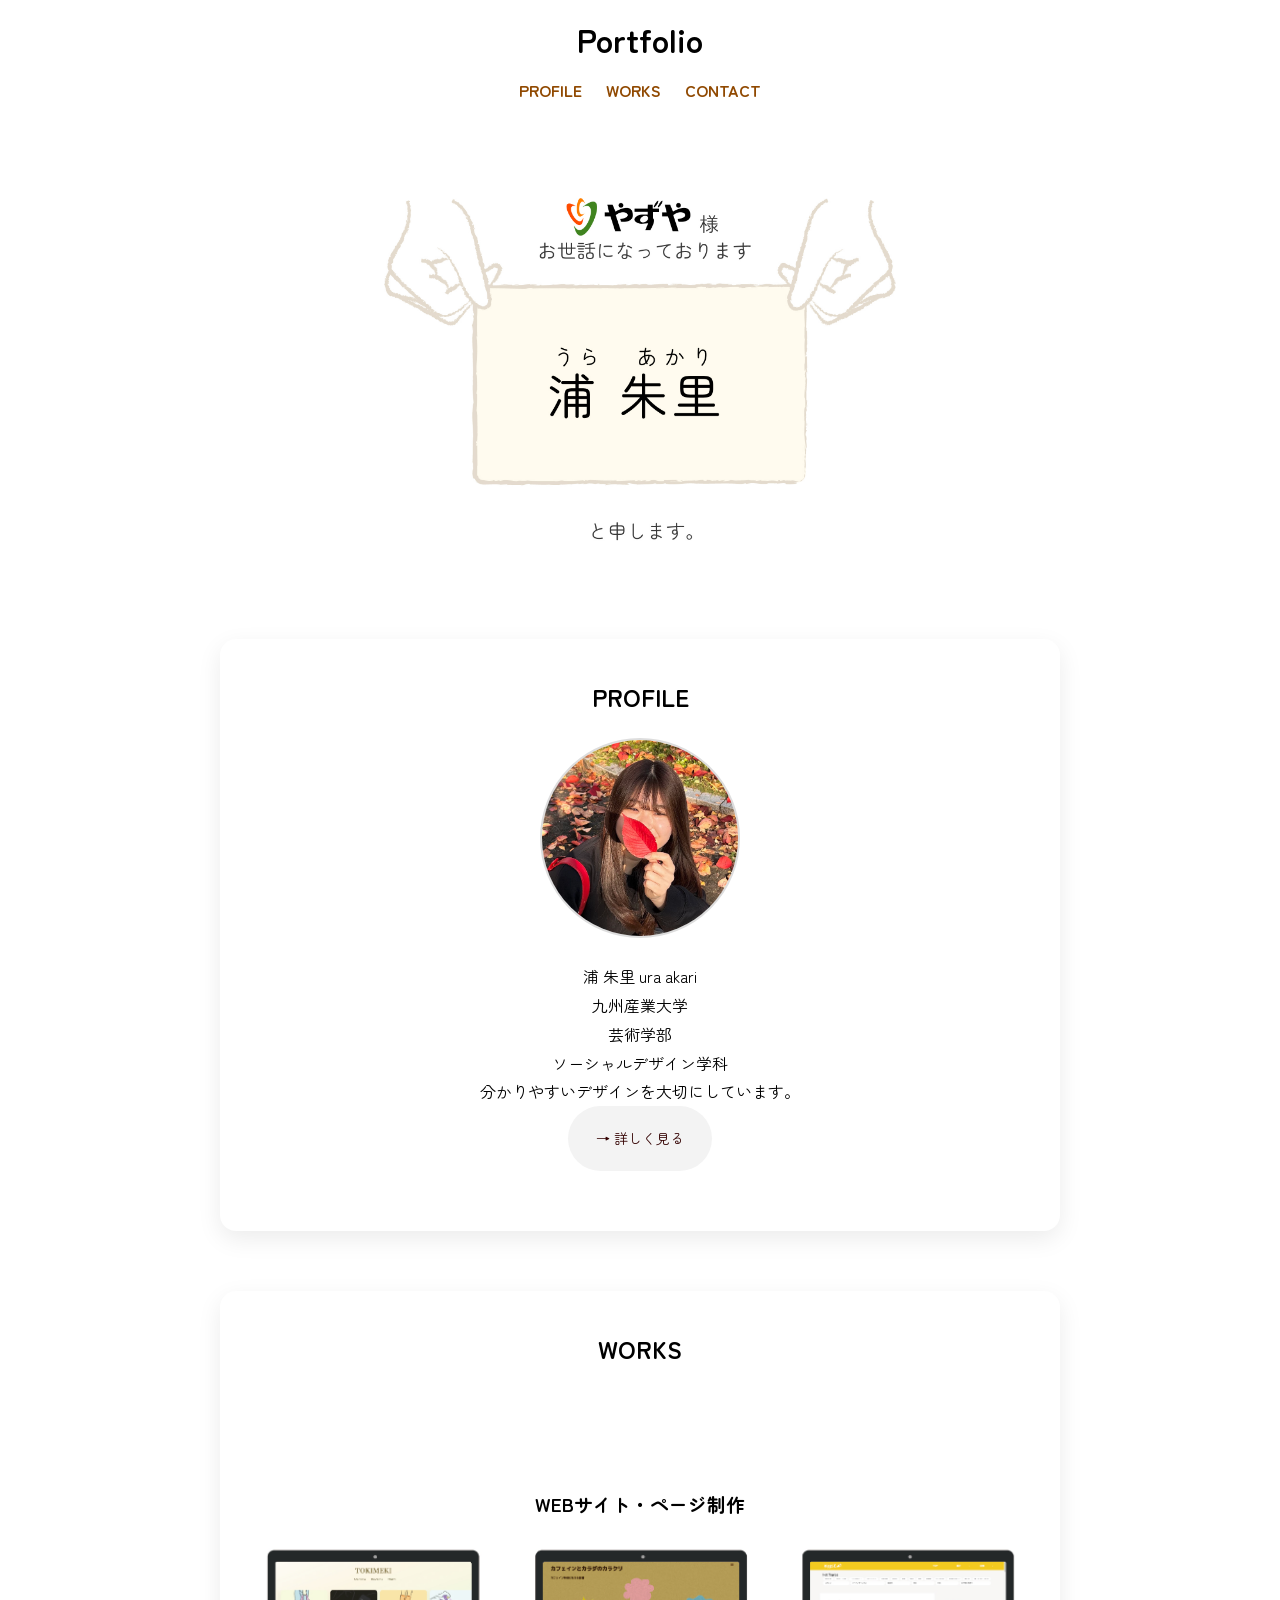
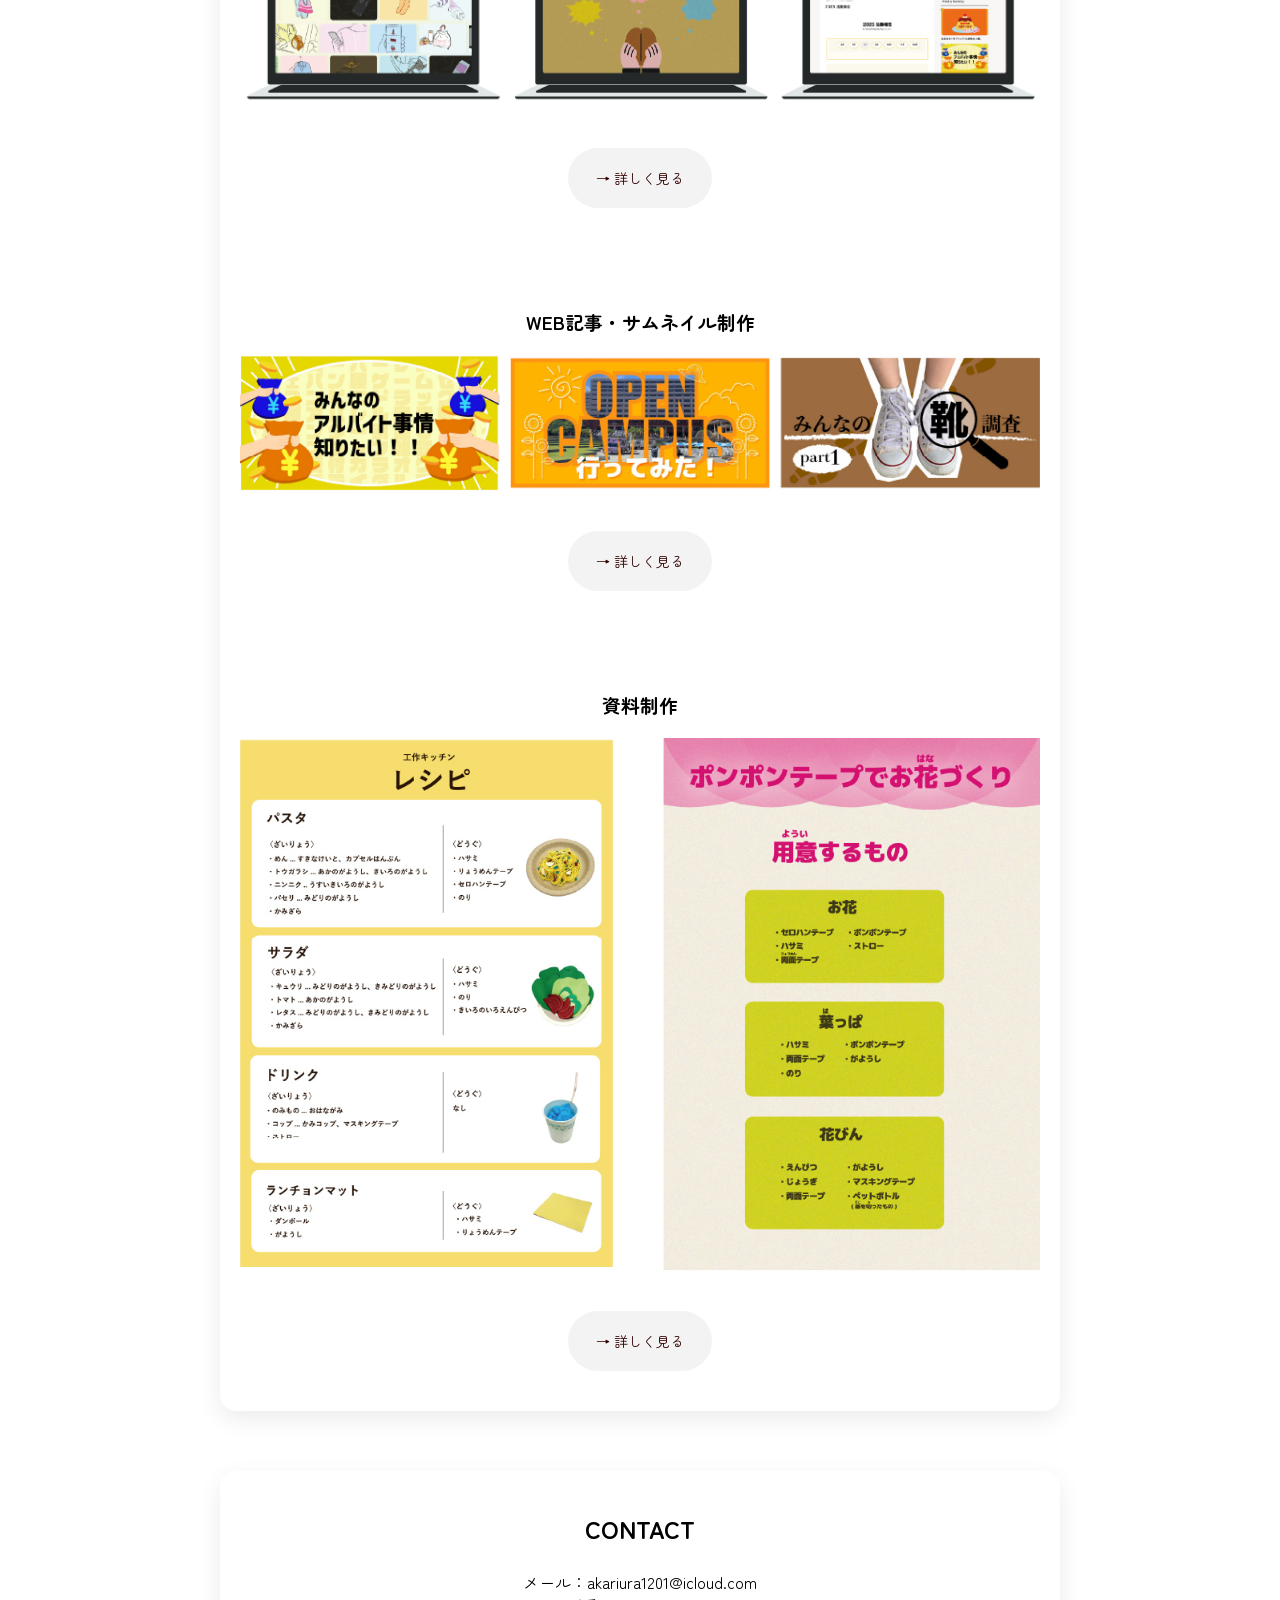
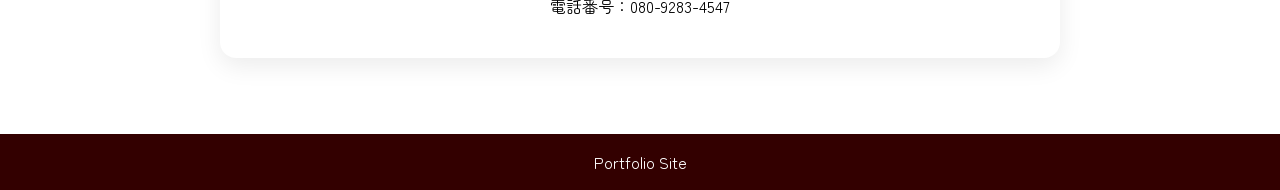
==== index.html @ e81bf0eb "Add files via upload" ====
<!DOCTYPE html>
<html lang="ja">
  <head>
    <meta charset="UTF-8">
    <meta http-equiv="X-UA-Compatible" content="IE=edge">
    <meta name="viewport" content="width=device-width, initial-scale=1.0">
    <title>Document</title>
  
    <!-- Google Fonts -->
    <link rel="stylesheet" href="https://fonts.googleapis.com/css2?family=Zen+Maru+Gothic:wght@400&display=swap">
  
    <link rel="stylesheet" href="style.css">
  </head>
  
<body>
    <div id="wrap">
        <header>
            <h1>Portfolio</h1>
            <nav>
                <ul>
                  <li><a href="#about">PROFILE</a></li>
                  <li><a href="#works">WORKS</a></li>
                  <li><a href="#contact">CONTACT</a></li>
                  </ul>
            </nav>
            <div class="main-visual">
              <img src="images/main-visual02.jpg" alt="メインビジュアル">
            </div>
            
            
        </header>
    
        <main>
          <section class="sec01">
            <div class="section-inner">
            <div id="about">
            <h2 class="about-title">PROFILE</h2>
            
              <div class="about-image">
                <img src="images/profile.jpg" alt="写真">
              </div>

            <div class="about-text">
            <p>
              浦 朱里  ura akari<br>
              九州産業大学<br>
              芸術学部<br>
              ソーシャルデザイン学科<br>
              分かりやすいデザインを大切にしています。
            </p>
          <a href="about.html" class="more-btn">→ 詳しく見る</a>
          </div>
        </div>
        </div>
      </section>

          
         
          <section class="sec02">
            <div class="section-inner">
              <div id="works">
               <h2 class="works-title">WORKS</h2>

            <div class="works-box">
              <h3 class="work_top-title">WEBサイト・ページ制作</h3>
                <img src="images/web_top.jpg" alt="web制作">
              <a href="works01.html" class="more-btn">→ 詳しく見る</a>


              <h3 class="work_top-title">WEB記事・サムネイル制作</h3>
                <img src="images/kizi_top.jpg" alt="WEB記事制作">
              <a href="works02.html" class="more-btn">→ 詳しく見る</a>

              <h3 class="work_top-title">資料制作</h3>
                <img src="images/page_top.jpg" alt="資料制作">
              <a href="works03.html" class="more-btn">→ 詳しく見る</a>
              
              </div>  
              </div>
          </section>

          <section class="sec03">
            <div class="section-inner">
              <div id="contact">
                <h2 class="works-title">CONTACT</h2>
                <div class="contact-text">
                  <p>
                    メール：akariura1201@icloud.com<br>  
                    電話番号：080-9283-4547
                  </p>
          </section>
        </main>
    
        <footer>
            <p>Portfolio Site </p>
        </footer>
      </div><!-- #wrap-->  
      <script>
        const mainVisual = document.querySelector('.main-visual');
      
        const observer = new IntersectionObserver((entries) => {
          entries.forEach(entry => {
            if (entry.isIntersecting) {
              entry.target.classList.add('is-show');
              observer.unobserve(entry.target); // 一度だけ
            }
          });
        }, {
          threshold: 0.3
        });
      
        observer.observe(mainVisual);
      </script>
      
</body>
</html>
---- style.css ----
@charset "UTF-8";
* {
    margin: 0;
    padding: 0;
    list-style: none;
    text-decoration: none;
    box-sizing: border-box;
    
  }

  body {
    height: 100%;
      font-family: "Zen Maru Gothic", sans-serif;
    }
  
  #wrap {
    display: flex;
    flex-direction: column;
    min-height: 100vh;
  }

  /* メインビジュアル専用：ふんわり表示 */
  .main-visual {
    width: 40%;
    margin: 80px auto;
  
    opacity: 0;
    transform: translateY(-12px);
    transition: opacity 2s ease, transform 2s ease;
  }
  /* スマホ */
@media (max-width: 768px) {
  .main-visual {
    width: 90%;
    margin: 40px auto;
  }
}
  
  .main-visual.is-show {
    opacity: 1;
    transform: translateY(0);
  }
  


@keyframes fadeDown {
  to {
    opacity: 1;
    transform: translateY(0);
  }
}

.more-btn {
  display: inline-block;
  padding: 20px 28px;
  border-radius: 999px;
  background-color: #f3f3f3;
  color: #330000;
  font-size: 14px;
  text-decoration: none;
  transition: background-color 0.4s ease, color 0.4s ease;
}

.more-btn:hover {
  background-color: #330000;
  color: #fffaef;
}

  

  img {
    width: 100%;
    height: auto;
    vertical-align: bottom;
  }
header {
  background: #ffffff;
}
header h1 {
    text-align: center;
    padding: 1rem;
  }
  
  nav ul {
    padding-bottom: 1rem;
    margin: 0;
    text-align: center;
  }
  
  nav ul li {
    display: inline-block;
    margin: 0 10px;
  }
  
  nav ul li a {
    font-weight: bold;
    color: #904901;
  }


  main {
    max-width: 1200px;
    margin: 0 auto;
    padding: 1rem;
  }


  
main section {
    margin-bottom: 60px;
  }
  
section {
  background: #FFF;
}



footer {
  background:#330000;
  color: #FFF;
  text-align: center;
  padding: 1rem;
  width: 100%;
}

/* article01、02*/
.section-inner {
  max-width: 800px;
  margin: 0 auto;
}

/* article01*/
.sec01 {
  grid-column: 1 / -1;
  padding: 40px 20px;
  border-radius: 16px;
  box-shadow: 0 8px 24px rgba(0, 0, 0, 0.08);
  background: #fff;
  display: flex;
  flex-direction: column;
  align-items: center;   /* 横中央 */
  text-align: center;    /* 文章中央 */
}

.about-title {
  margin-bottom: 24px;
}
.about-text {
  line-height: 1.8;
  margin-bottom: 20px;
}


.about-image {
  width: 200px;
  height: 200px;
  border-radius: 50%;
  border: 2px solid #ddd;
  overflow: hidden;
  background: #f7f7f7;
  margin: 0 auto 24px; 
}

.about-image img {
  width: 100%;
  height: 100%;
  object-fit: cover;
}


/* WORKSエリア */
.sec02 {
  grid-column: 1 / -1;
  padding: 40px 20px;
  box-shadow: 0 8px 24px rgba(0, 0, 0, 0.08);
  background: #fff;
  border-radius: 16px;
}

/* 見出し */
.works-title {
  text-align: center;
  margin-bottom: 24px;
}

.work_top-title{
text-align: center;
padding: 100px 25px 20px;
}

/* 画像縦並び */
.works-box {
  text-align: center; /* 中央寄せ */
}

.works-box img {
  height: auto;       /* 比率維持 */
  display: block;
  margin: 0 auto 40px; /* 縦余白 */
}



/* contact */
.sec03 {
  grid-column: 1 / -1;
  padding: 40px 20px;
  box-shadow: 0 8px 24px rgba(0, 0, 0, 0.08);
  background: #fff;
  border-radius: 16px;
}
.contact-text p {
  text-align: center;
}



html {
  scroll-behavior: smooth;
}


/*初・小さい説明など*/
.section-sub {
  display: block;
  font-size: 12px;
  color: #888;
  margin-top: 6px;
  letter-spacing: 0.1em;
}

/*WORK ページごとのタイトル下の説明箇所*/
.section-sub2 {
  display: block;
  font-size: 15px;
  color: #956060;
  margin-top: 6px;
  letter-spacing: 0.1em;
  text-align: center;
}
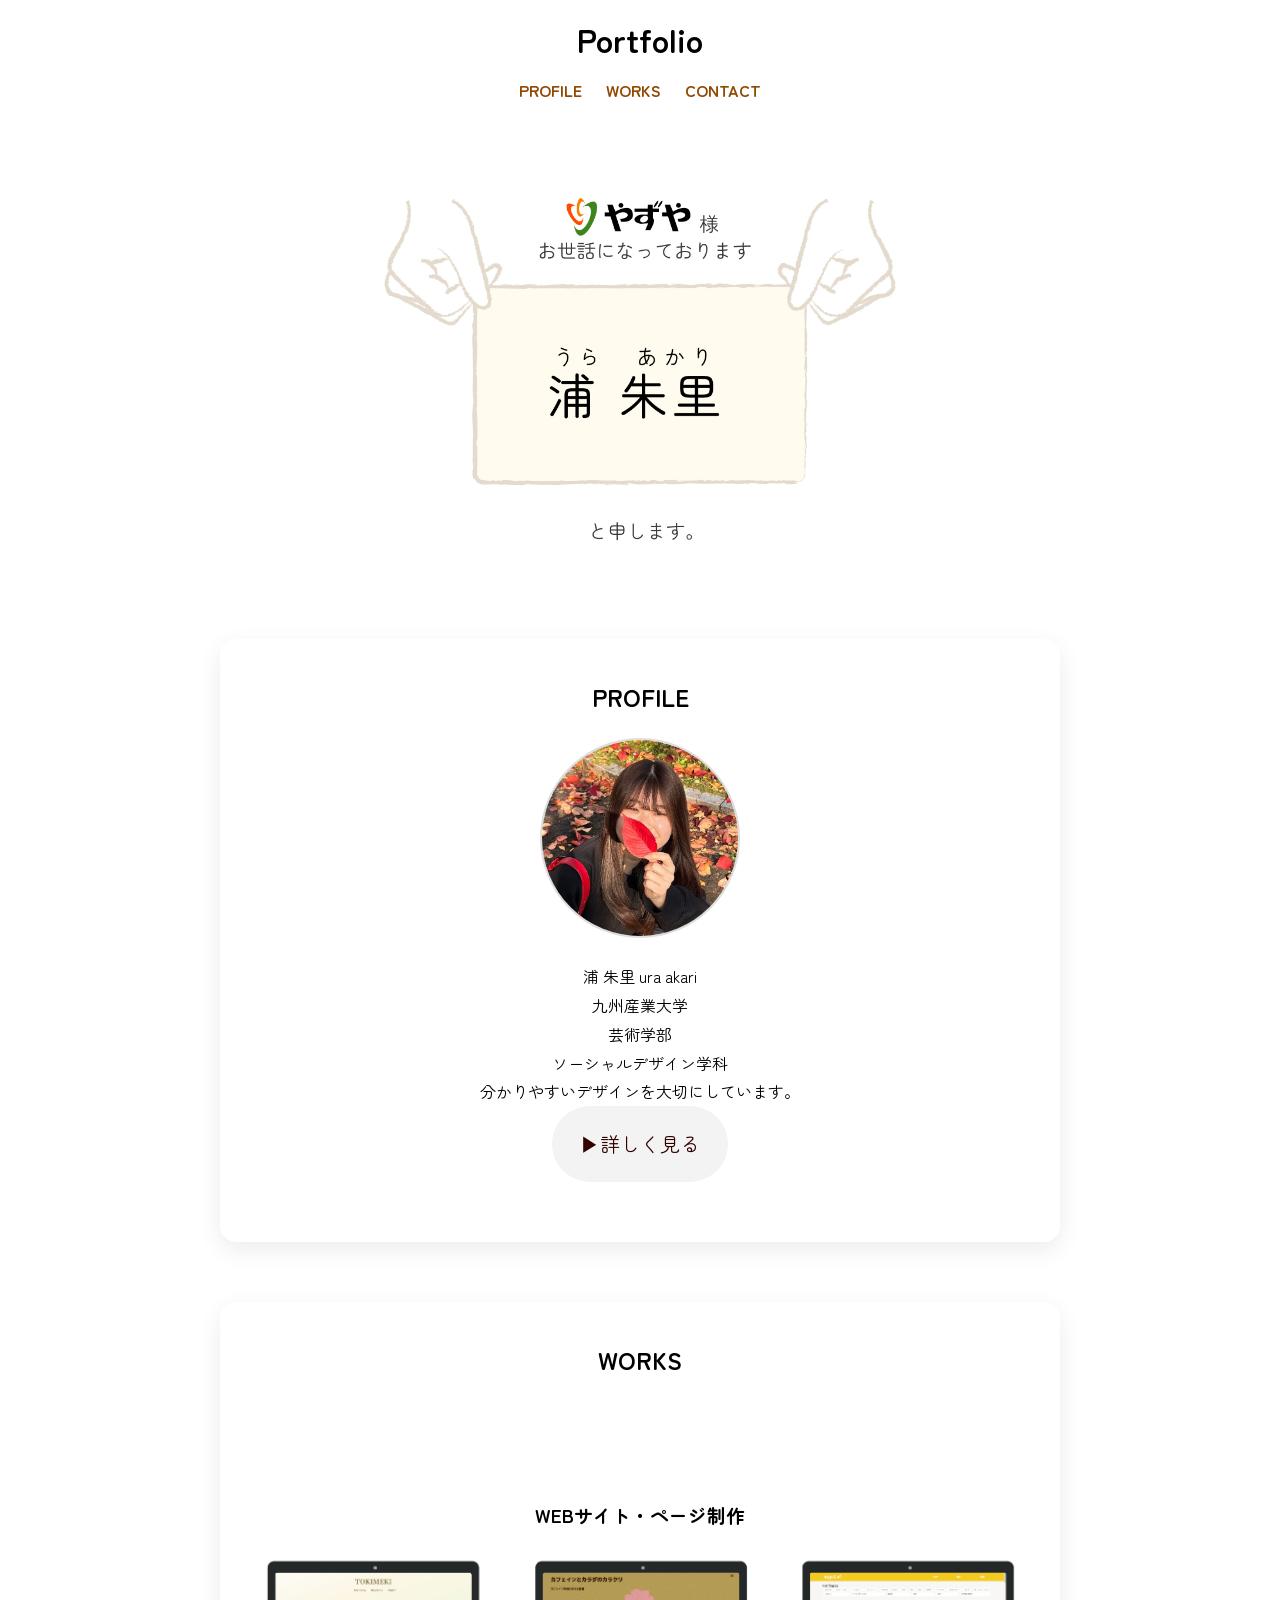
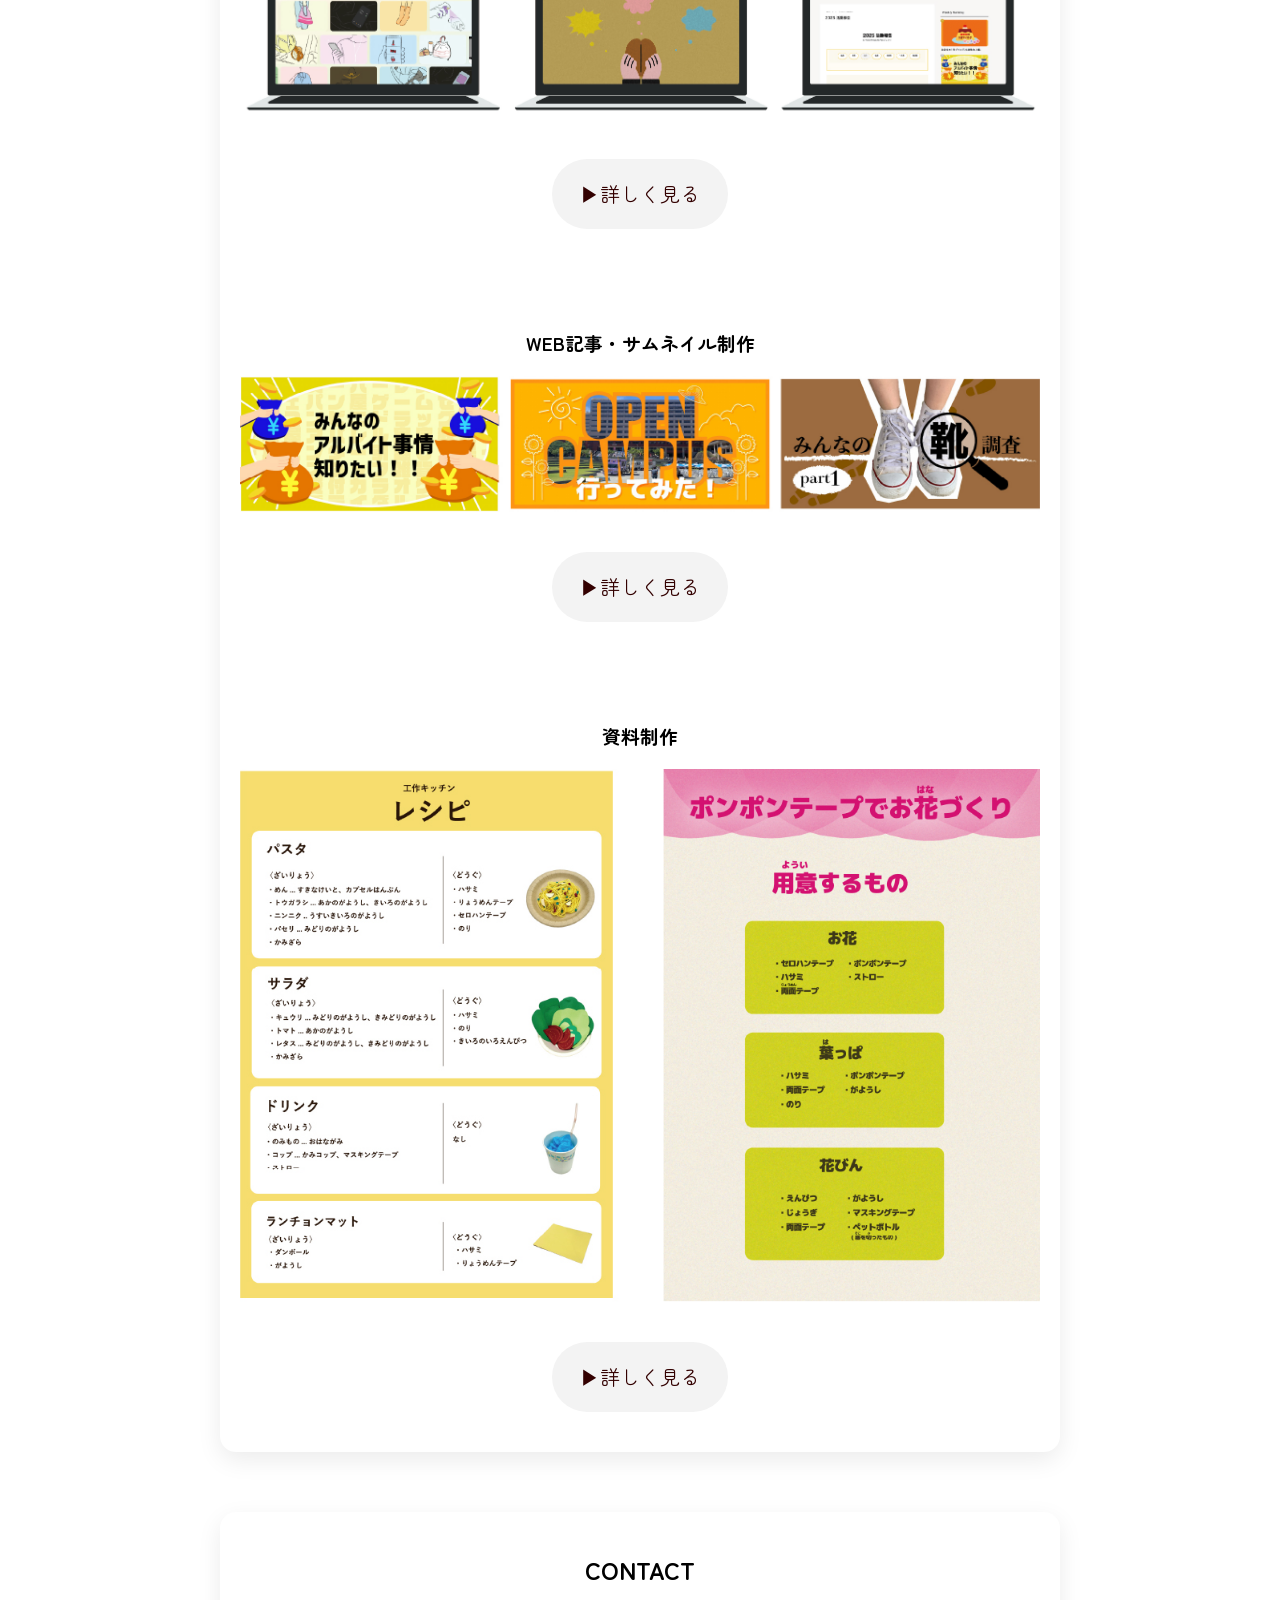
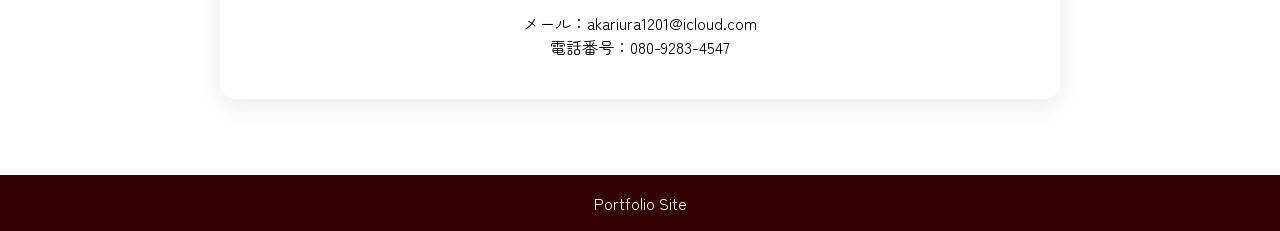
==== commit 5bb9cb13: "Update index.html" ====
--- a/index.html
+++ b/index.html
@@ -48,7 +48,7 @@
               ソーシャルデザイン学科<br>
               分かりやすいデザインを大切にしています。
             </p>
-          <a href="about.html" class="more-btn">→ 詳しく見る</a>
+          <a href="about.html" class="more-btn">▶︎詳しく見る</a>
           </div>
         </div>
         </div>
@@ -64,16 +64,16 @@
             <div class="works-box">
               <h3 class="work_top-title">WEBサイト・ページ制作</h3>
                 <img src="images/web_top.jpg" alt="web制作">
-              <a href="works01.html" class="more-btn">→ 詳しく見る</a>
+              <a href="works01.html" class="more-btn">▶︎詳しく見る</a>
 
 
               <h3 class="work_top-title">WEB記事・サムネイル制作</h3>
                 <img src="images/kizi_top.jpg" alt="WEB記事制作">
-              <a href="works02.html" class="more-btn">→ 詳しく見る</a>
+              <a href="works02.html" class="more-btn">▶︎詳しく見る</a>
 
               <h3 class="work_top-title">資料制作</h3>
                 <img src="images/page_top.jpg" alt="資料制作">
-              <a href="works03.html" class="more-btn">→ 詳しく見る</a>
+              <a href="works03.html" class="more-btn">▶︎詳しく見る</a>
               
               </div>  
               </div>
@@ -113,4 +113,4 @@
       </script>
       
 </body>
-</html>+</html>
--- a/style.css
+++ b/style.css
@@ -56,7 +56,7 @@
   border-radius: 999px;
   background-color: #f3f3f3;
   color: #330000;
-  font-size: 14px;
+  font-size: 20px;
   text-decoration: none;
   transition: background-color 0.4s ease, color 0.4s ease;
 }
@@ -238,4 +238,4 @@
   margin-top: 6px;
   letter-spacing: 0.1em;
   text-align: center;
-}+}
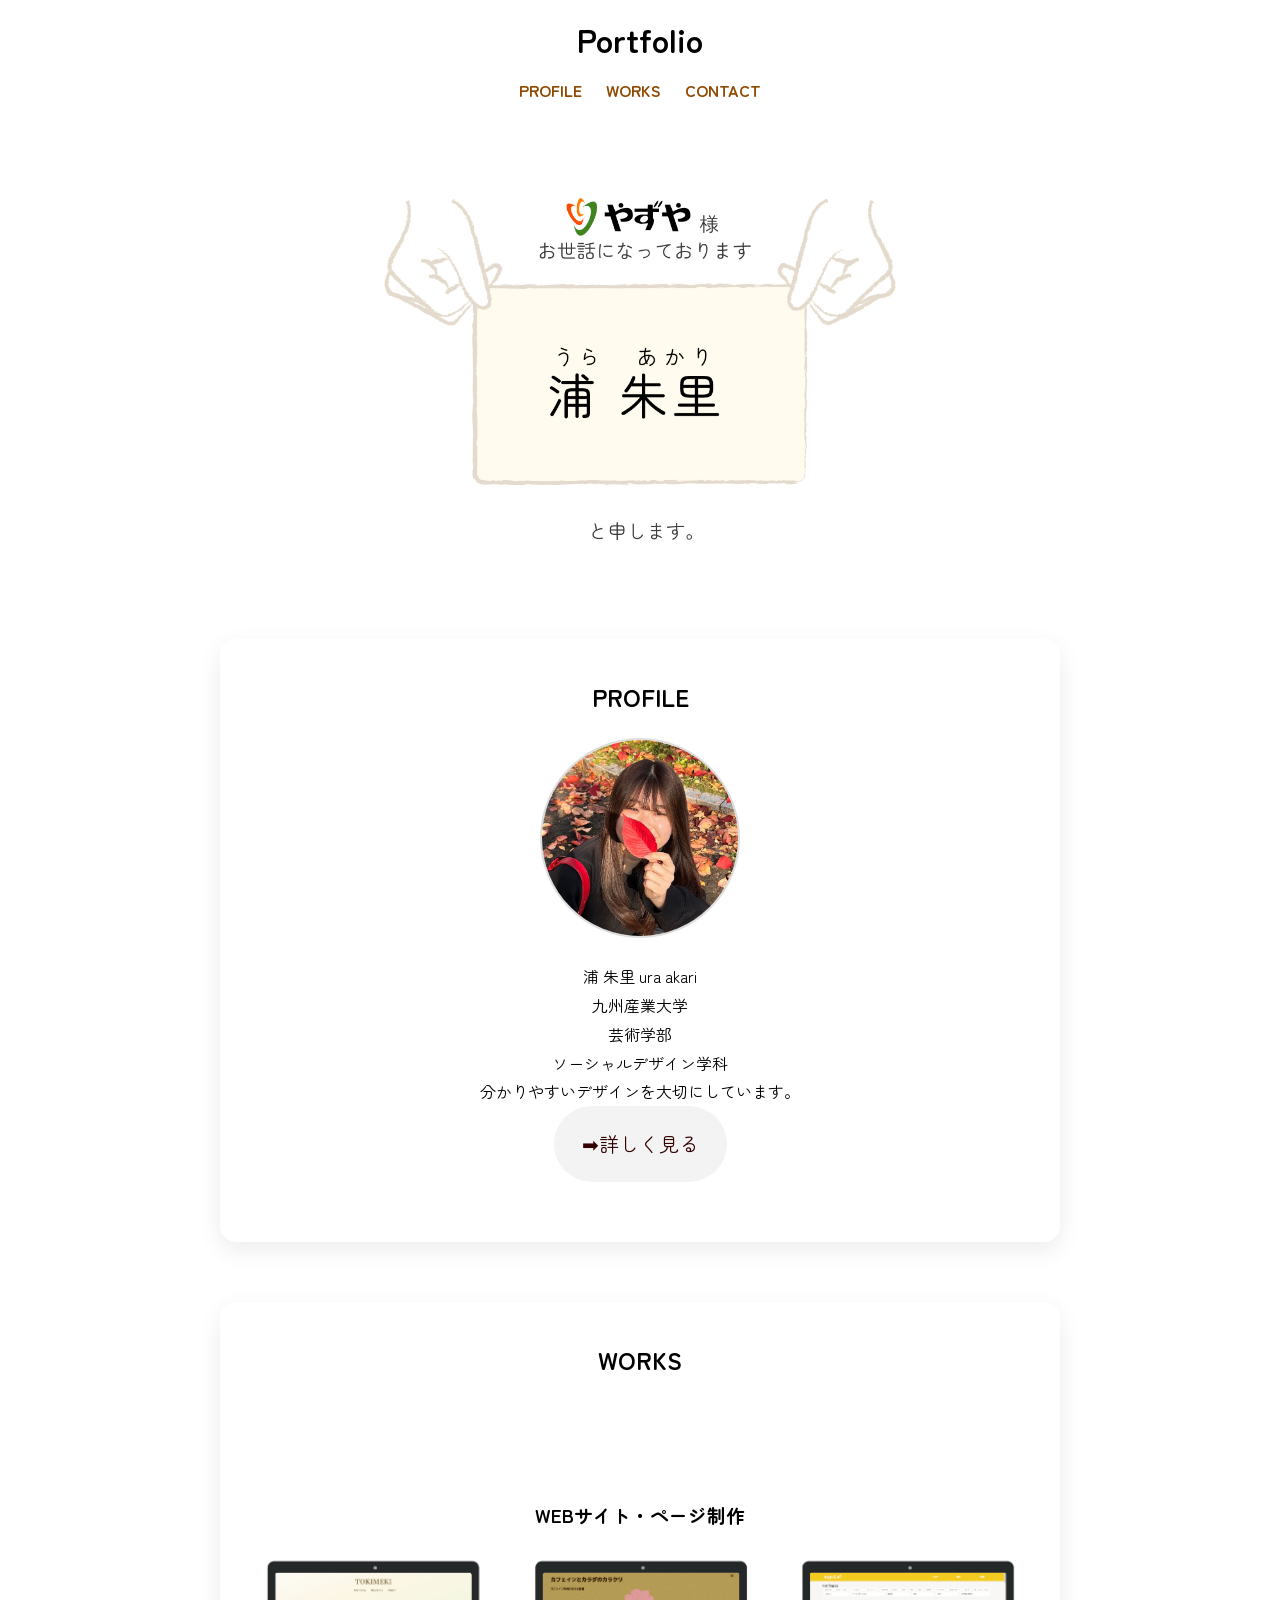
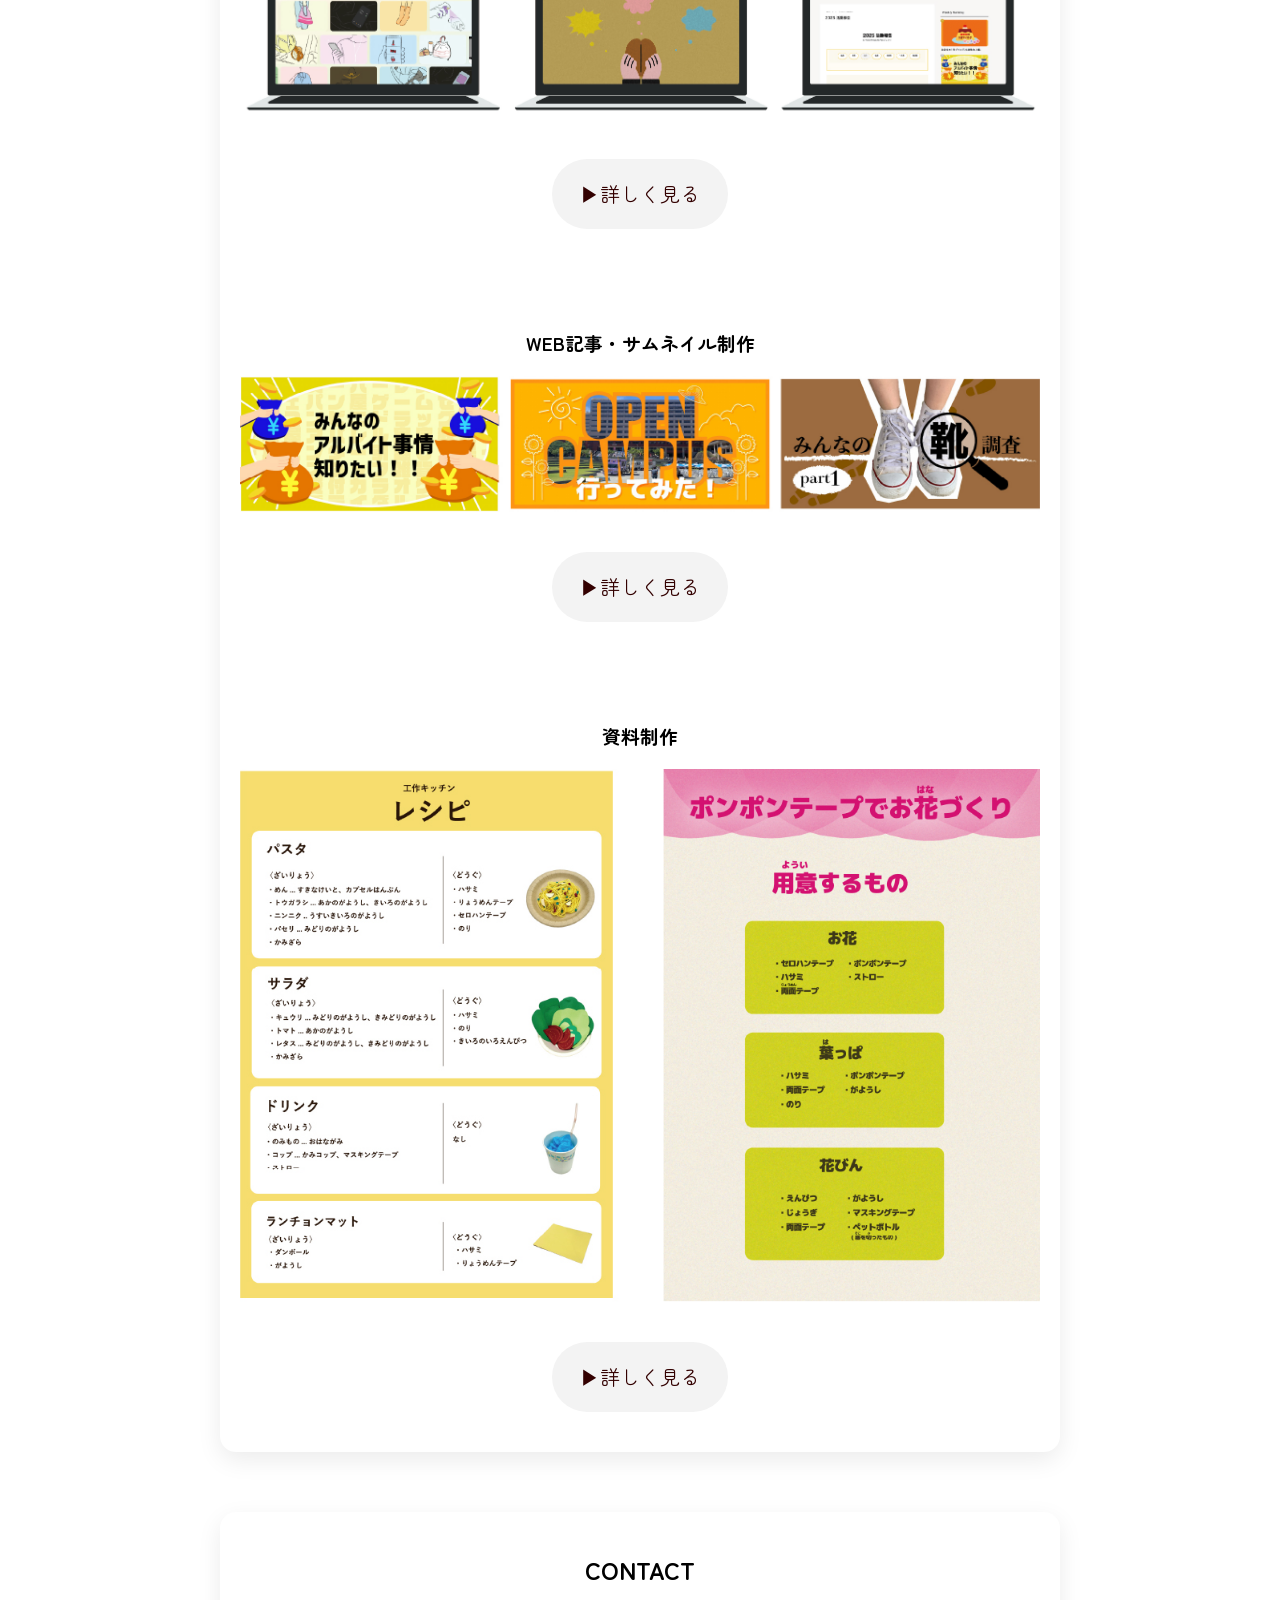
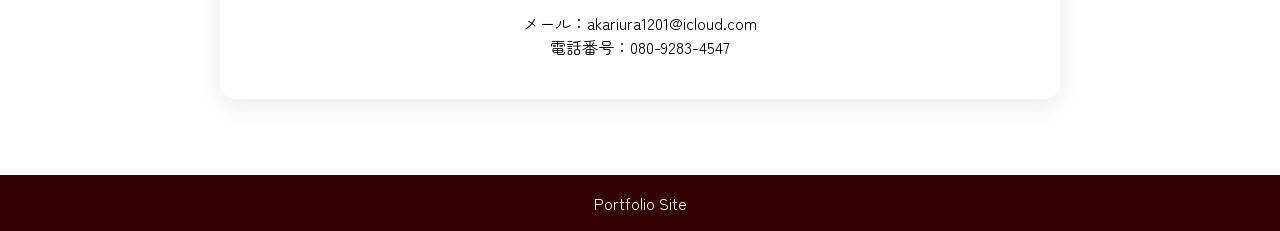
==== commit 84daeac7: "Update index.html" ====
--- a/index.html
+++ b/index.html
@@ -48,7 +48,7 @@
               ソーシャルデザイン学科<br>
               分かりやすいデザインを大切にしています。
             </p>
-          <a href="about.html" class="more-btn">▶︎詳しく見る</a>
+          <a href="about.html" class="more-btn">➡︎詳しく見る</a>
           </div>
         </div>
         </div>
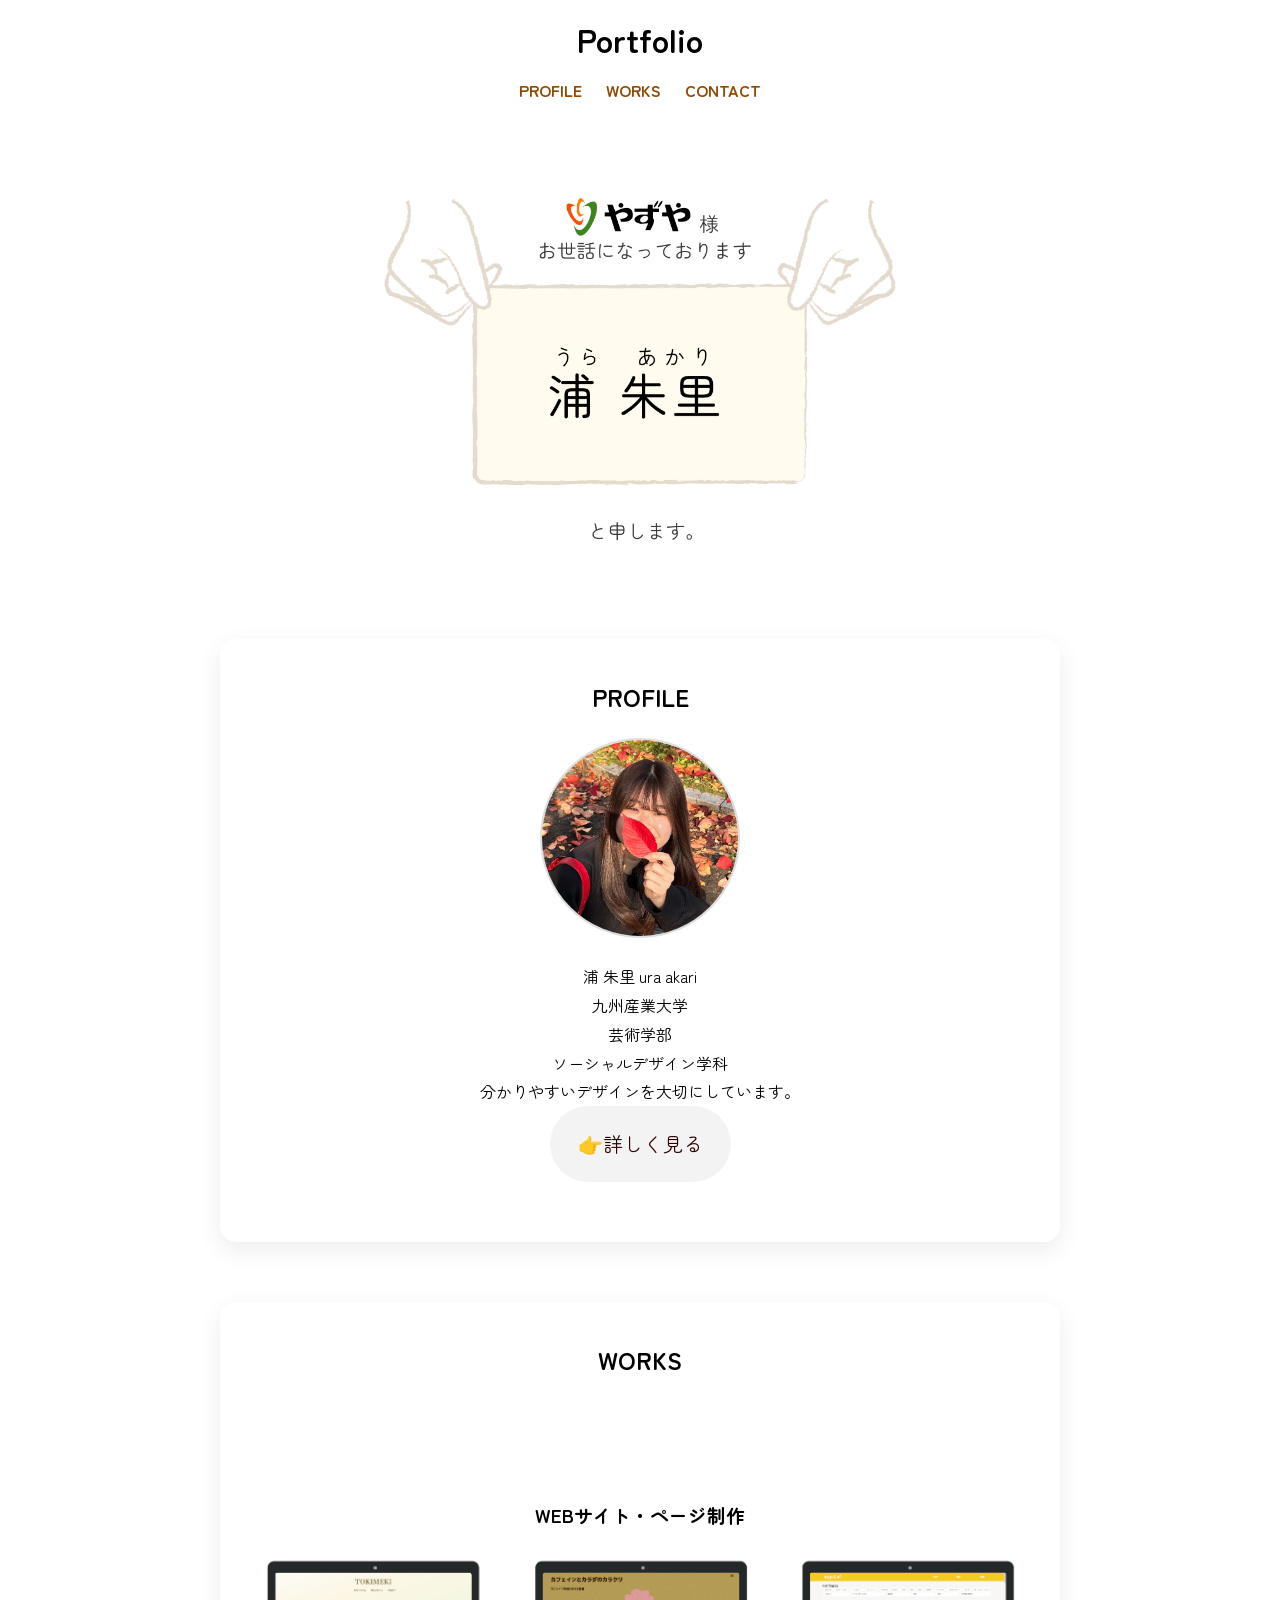
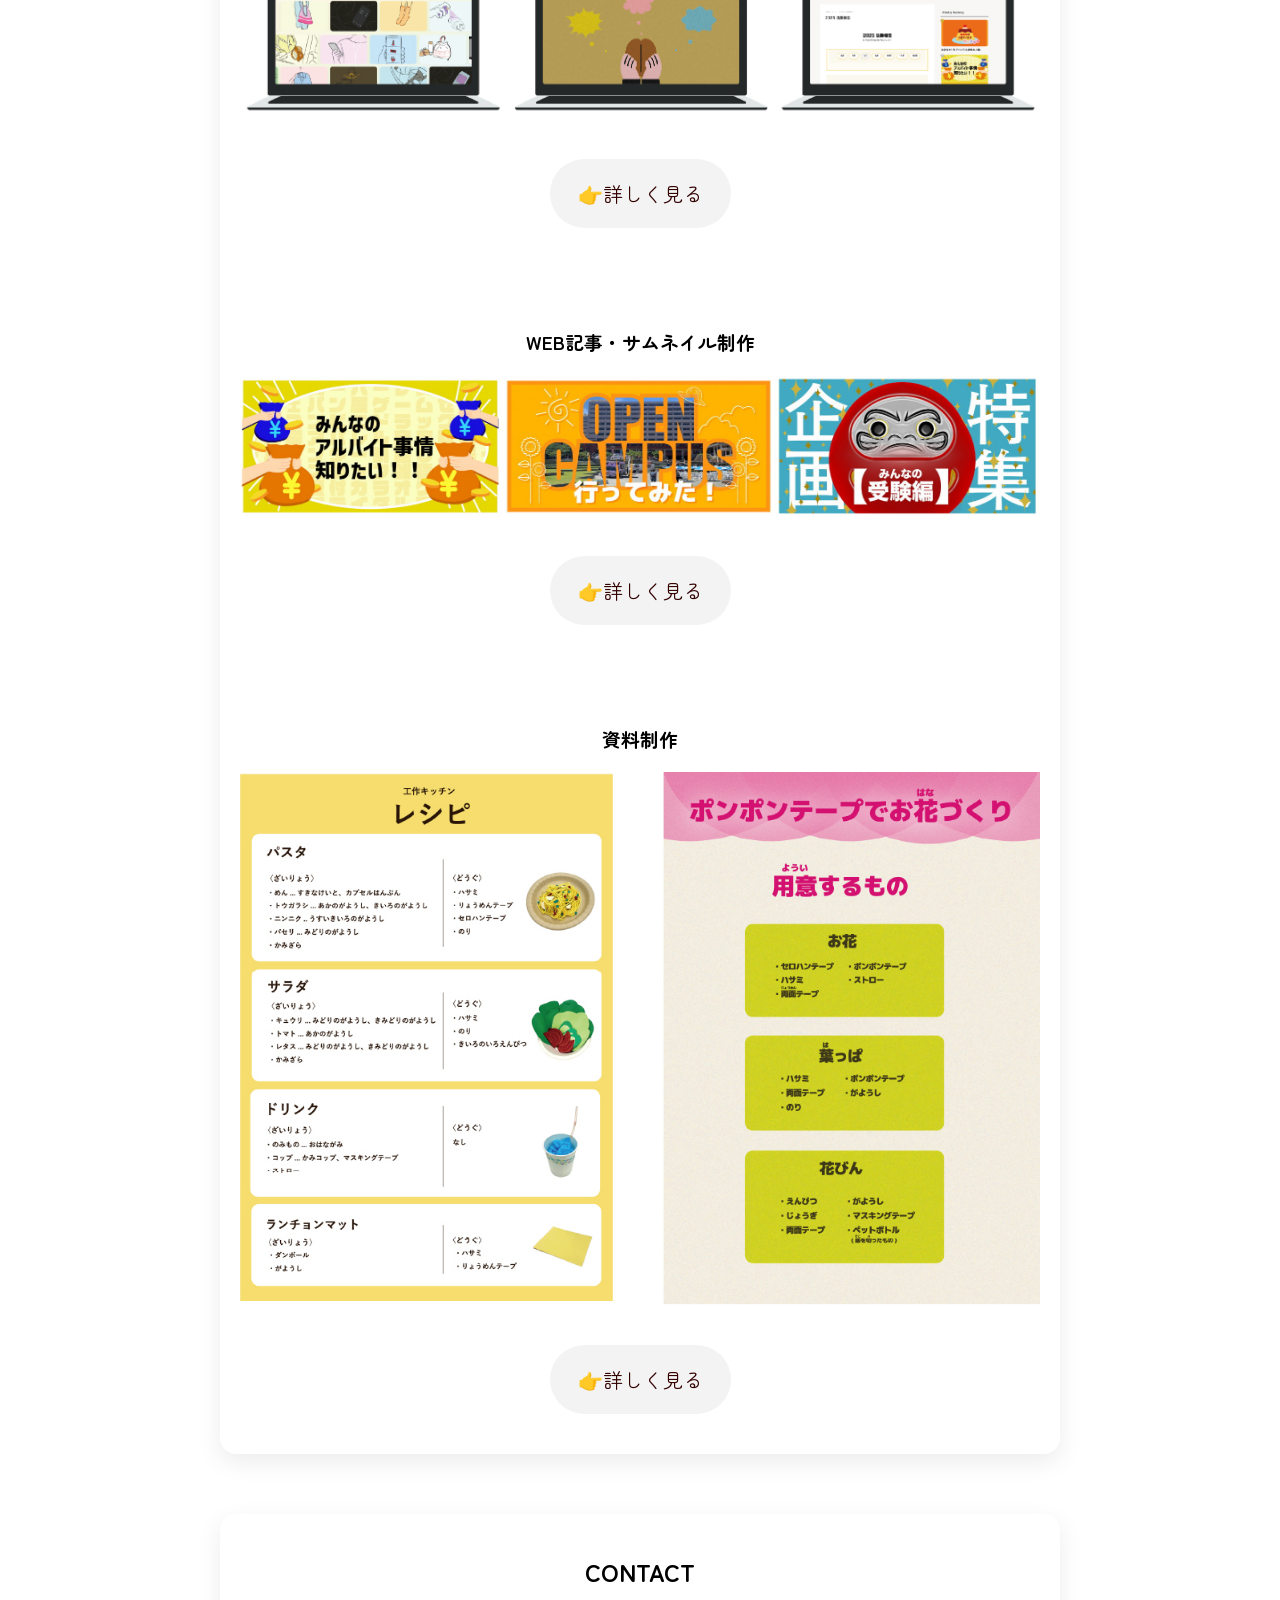
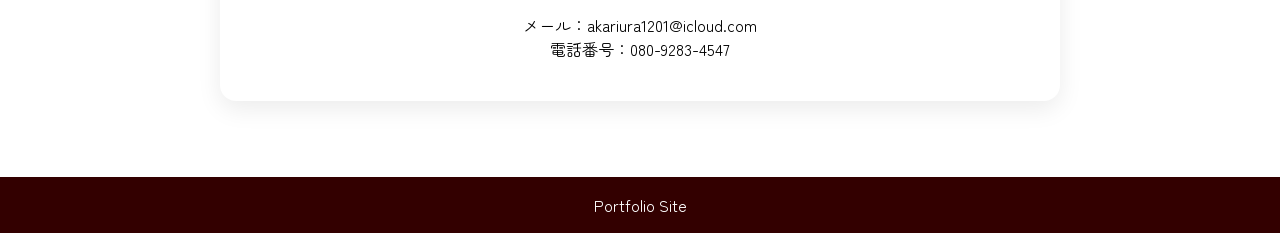
==== commit e322aad7: "Update index.html" ====
--- a/index.html
+++ b/index.html
@@ -48,7 +48,7 @@
               ソーシャルデザイン学科<br>
               分かりやすいデザインを大切にしています。
             </p>
-          <a href="about.html" class="more-btn">➡︎詳しく見る</a>
+          <a href="about.html" class="more-btn">👉詳しく見る</a>
           </div>
         </div>
         </div>
@@ -64,16 +64,16 @@
             <div class="works-box">
               <h3 class="work_top-title">WEBサイト・ページ制作</h3>
                 <img src="images/web_top.jpg" alt="web制作">
-              <a href="works01.html" class="more-btn">▶︎詳しく見る</a>
+              <a href="works01.html" class="more-btn">👉詳しく見る</a>
 
 
               <h3 class="work_top-title">WEB記事・サムネイル制作</h3>
                 <img src="images/kizi_top.jpg" alt="WEB記事制作">
-              <a href="works02.html" class="more-btn">▶︎詳しく見る</a>
+              <a href="works02.html" class="more-btn">👉詳しく見る</a>
 
               <h3 class="work_top-title">資料制作</h3>
                 <img src="images/page_top.jpg" alt="資料制作">
-              <a href="works03.html" class="more-btn">▶︎詳しく見る</a>
+              <a href="works03.html" class="more-btn">👉詳しく見る</a>
               
               </div>  
               </div>
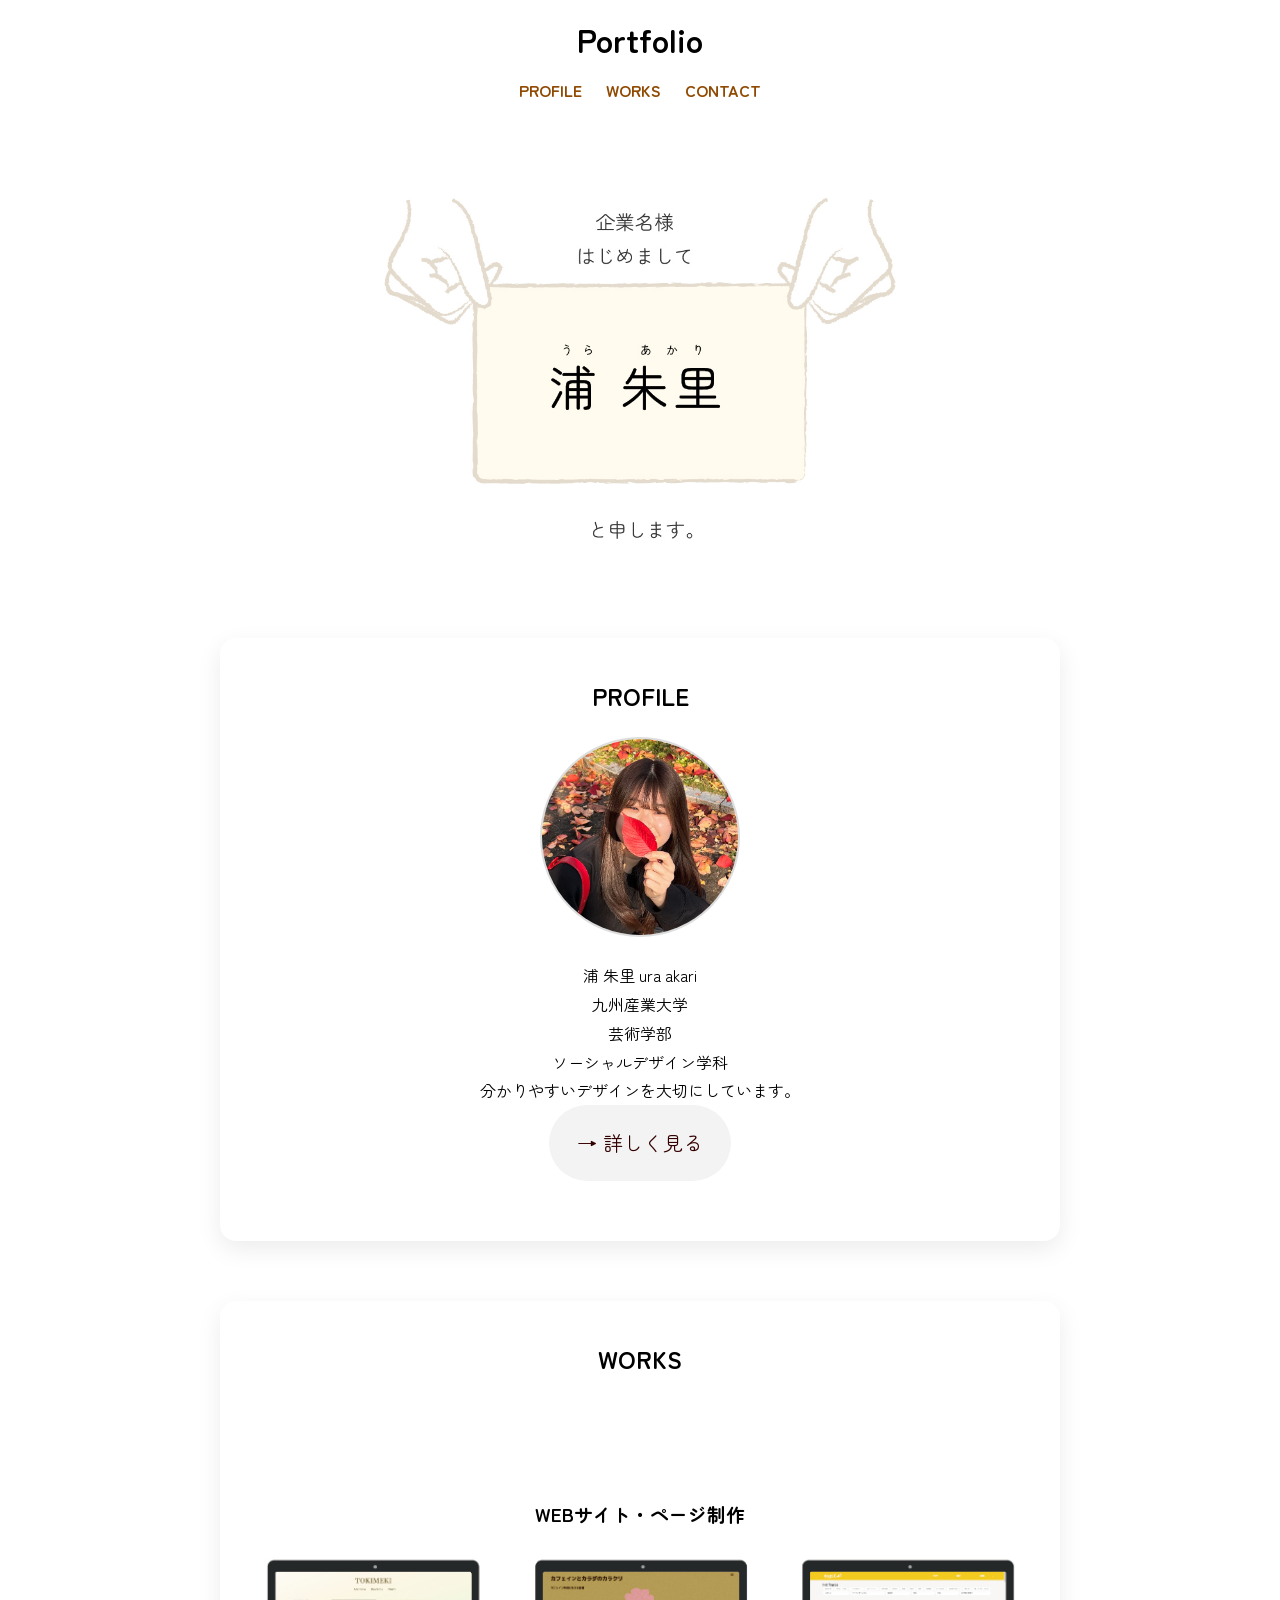
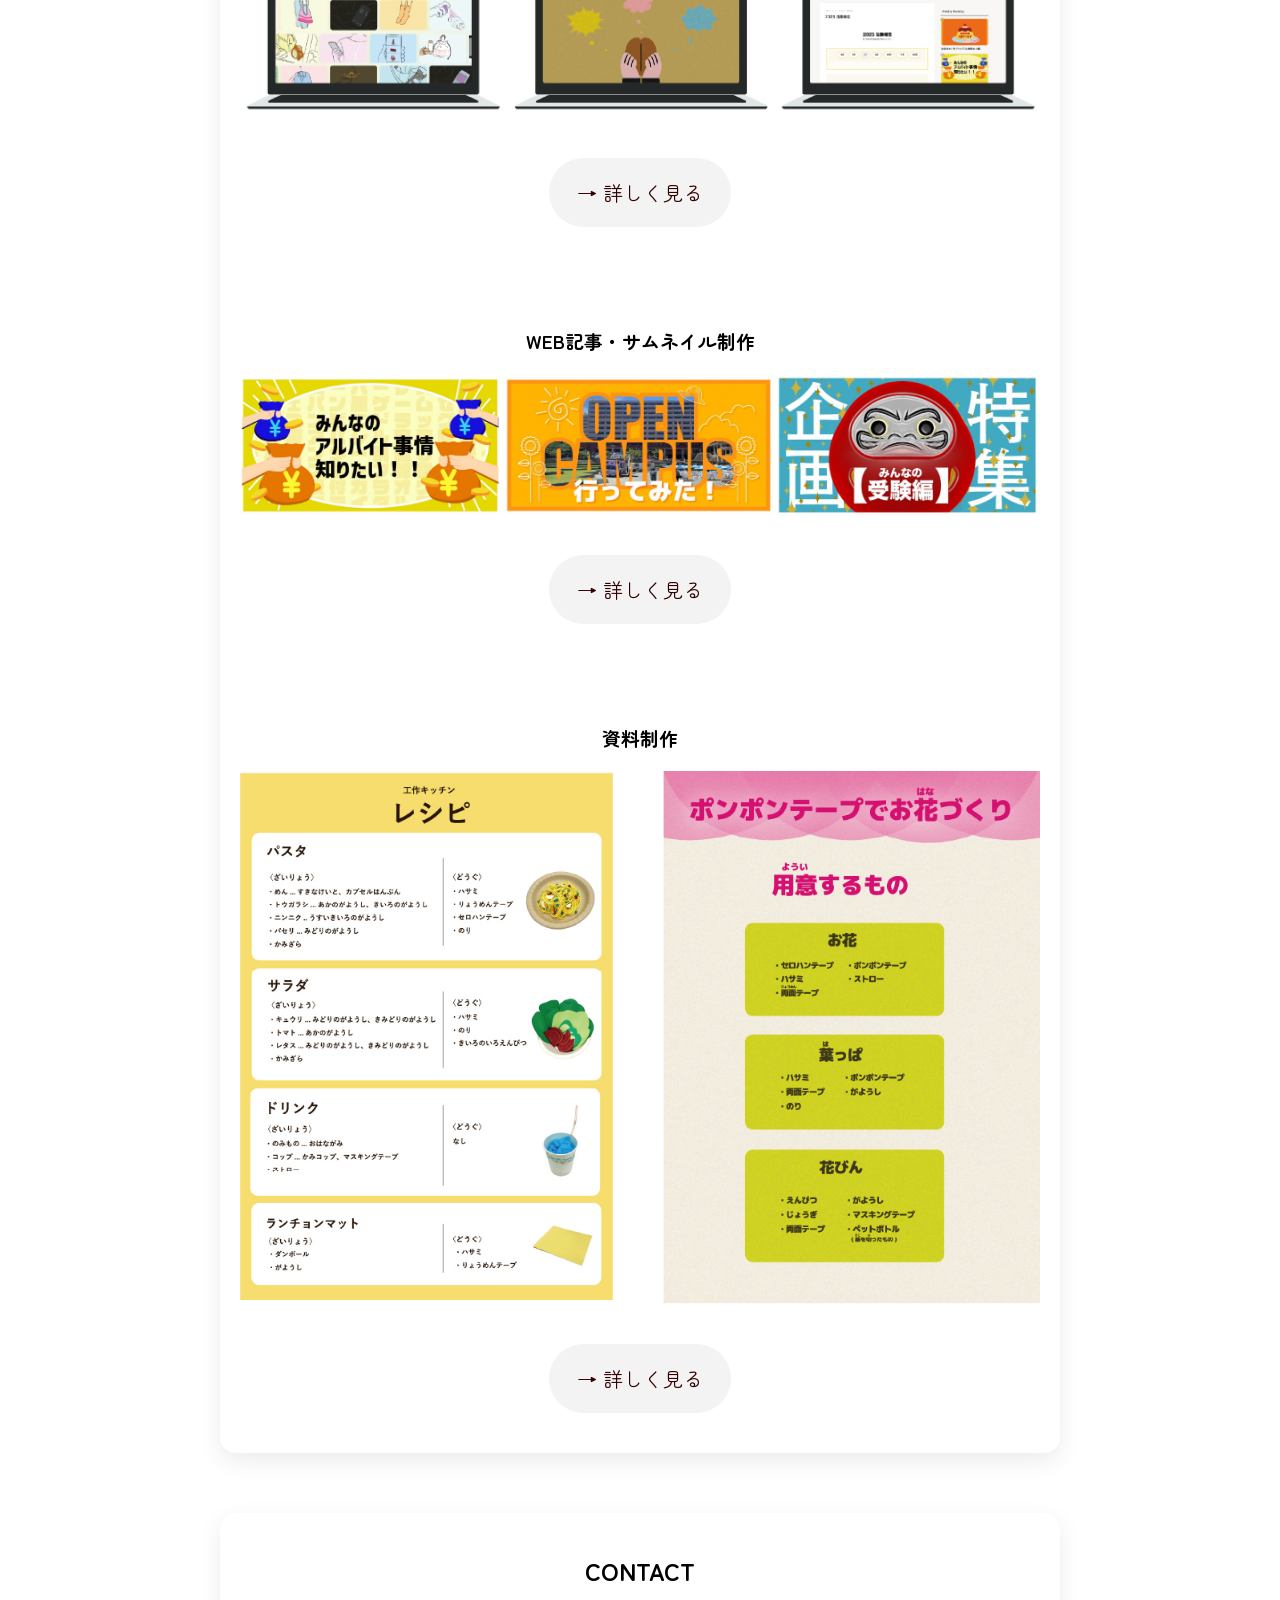
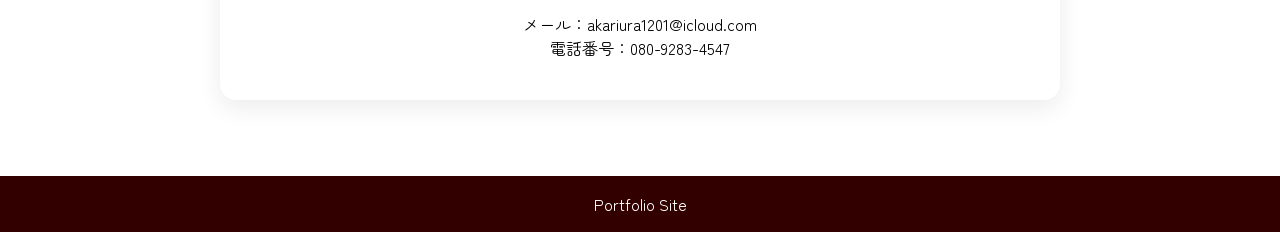
==== commit 357cca6f: "Add files via upload" ====
--- a/index.html
+++ b/index.html
@@ -48,7 +48,7 @@
               ソーシャルデザイン学科<br>
               分かりやすいデザインを大切にしています。
             </p>
-          <a href="about.html" class="more-btn">👉詳しく見る</a>
+          <a href="about.html" class="more-btn">→ 詳しく見る</a>
           </div>
         </div>
         </div>
@@ -64,16 +64,16 @@
             <div class="works-box">
               <h3 class="work_top-title">WEBサイト・ページ制作</h3>
                 <img src="images/web_top.jpg" alt="web制作">
-              <a href="works01.html" class="more-btn">👉詳しく見る</a>
+              <a href="works01.html" class="more-btn">→ 詳しく見る</a>
 
 
               <h3 class="work_top-title">WEB記事・サムネイル制作</h3>
                 <img src="images/kizi_top.jpg" alt="WEB記事制作">
-              <a href="works02.html" class="more-btn">👉詳しく見る</a>
+              <a href="works02.html" class="more-btn">→ 詳しく見る</a>
 
               <h3 class="work_top-title">資料制作</h3>
                 <img src="images/page_top.jpg" alt="資料制作">
-              <a href="works03.html" class="more-btn">👉詳しく見る</a>
+              <a href="works03.html" class="more-btn">→ 詳しく見る</a>
               
               </div>  
               </div>
@@ -113,4 +113,4 @@
       </script>
       
 </body>
-</html>
+</html>
